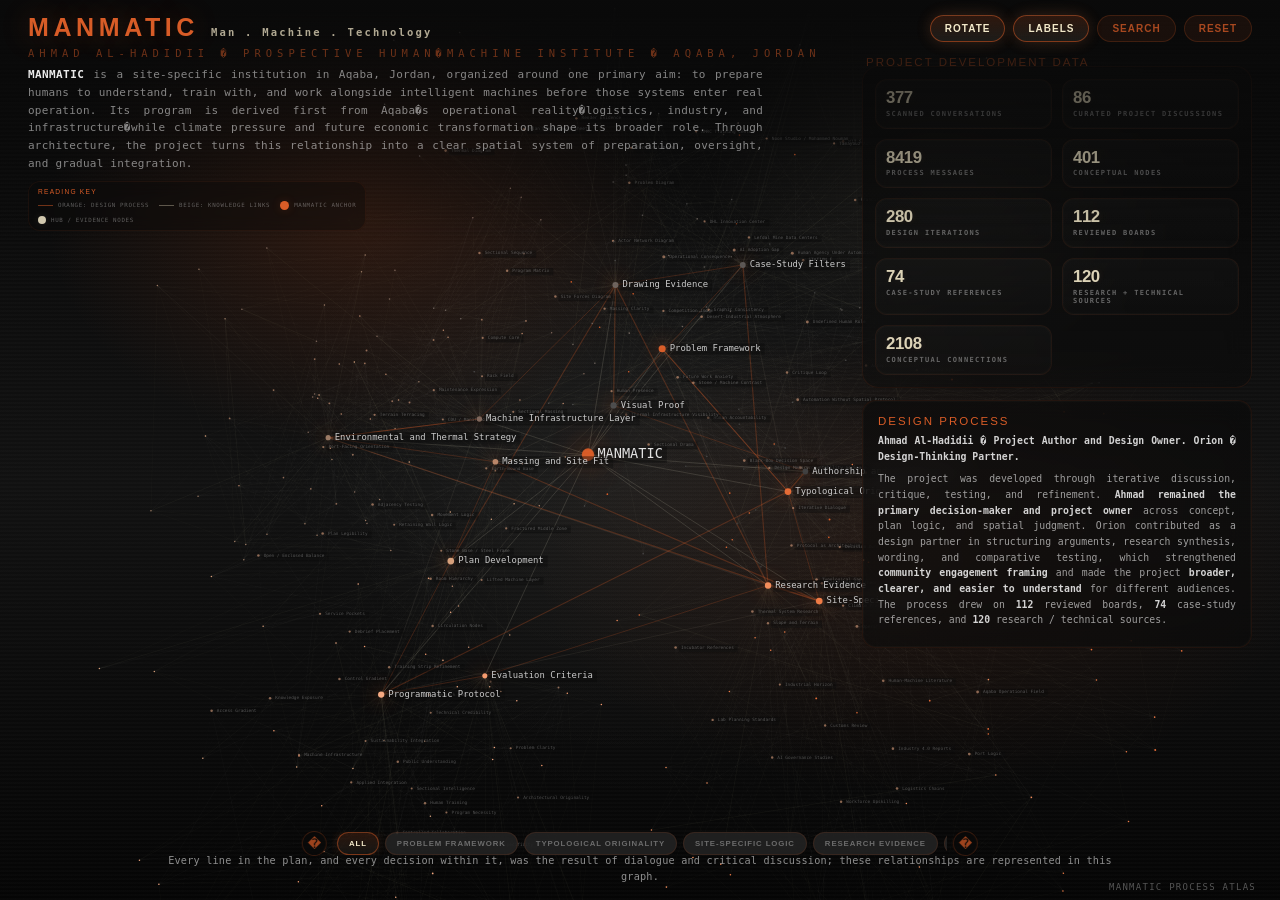
==== Index-old-color.html @ 6b5129c3 "colo" ====
<!DOCTYPE html>
<html lang="en">
<head>
<meta charset="UTF-8"><meta name="viewport" content="width=device-width, initial-scale=1.0">
<title>MANMATIC PROCESS ATLAS</title>
<link rel="stylesheet" href="./styles.css"></head>
<body><div id="bg"></div><canvas id="canvas"></canvas><div class="noise"></div><div class="scan"></div>
<div id="loading"><div class="l-brand">MANMATIC</div><div class="l-sub">MANMATIC PROCESS ATLAS</div><div class="l-bar"><div class="l-fill"></div></div><div class="l-count">377 conversations � 416 nodes � 2108 connections</div></div>
<div id="hdr"><div id="hdr-left"><div class="brand-wrap"><div class="brand">MANMATIC</div><div class="brand-mini">Man . Machine . Technology</div></div><div class="brand-sub">Ahmad Al-Hadidii � Prospective Human�Machine Institute � Aqaba, Jordan</div><div class="brand-desc"><b>MANMATIC</b> is a site-specific institution in Aqaba, Jordan, organized around one primary aim: to prepare humans to understand, train with, and work alongside intelligent machines before those systems enter real operation. Its program is derived first from Aqaba�s operational reality�logistics, industry, and infrastructure�while climate pressure and future economic transformation shape its broader role. Through architecture, the project turns this relationship into a clear spatial system of preparation, oversight, and gradual integration.</div><div id="legend"><div class="lg-title">Reading Key</div><div class="lg-item"><span class="lg-line strong"></span>orange: design process</div><div class="lg-item"><span class="lg-line soft"></span>beige: knowledge links</div><div class="lg-item"><span class="lg-dot core"></span>manmatic anchor</div><div class="lg-item"><span class="lg-dot hub"></span>hub / evidence nodes</div></div></div><div id="hdr-right"><button class="hbtn on" id="btn-rot" onclick="toggleRot()">Rotate</button><button class="hbtn on" id="btn-labels" onclick="toggleLabels()">Labels</button><button class="hbtn" onclick="toggleSrch()">Search</button><button class="hbtn" onclick="resetAll()">Reset</button></div></div>

<div id="srch"><input type="text" placeholder="Search project map..." oninput="doSearch(this.value)"/></div>
<div id="rail">
  <div class="rail-card data-card">
    <div class="rail-title">PROJECT DEVELOPMENT DATA</div>
    <div id="stats">
    <div class="st"><div class="st-n">377</div><div class="st-l">Scanned Conversations</div></div>
    <div class="st"><div class="st-n">86</div><div class="st-l">Curated Project Discussions</div></div>
    <div class="st"><div class="st-n">8419</div><div class="st-l">Process Messages</div></div>
    <div class="st"><div class="st-n">401</div><div class="st-l">Conceptual Nodes</div></div>
    <div class="st"><div class="st-n">280</div><div class="st-l">Design Iterations</div></div>
    <div class="st"><div class="st-n">112</div><div class="st-l">Reviewed Boards</div></div>
    <div class="st"><div class="st-n">74</div><div class="st-l">Case-Study References</div></div>
    <div class="st"><div class="st-n">120</div><div class="st-l">Research + Technical Sources</div></div>
    <div class="st"><div class="st-n">2108</div><div class="st-l">Conceptual Connections</div></div>
    </div>
  </div>
  <div id="method" class="rail-card"><div class="m-title">DESIGN PROCESS</div><p><b>Ahmad Al-Hadidii � Project Author and Design Owner.</b> <b>Orion � Design-Thinking Partner.</b></p><p>The project was developed through iterative discussion, critique, testing, and refinement. <b>Ahmad remained the primary decision-maker and project owner</b> across concept, plan logic, and spatial judgment. Orion contributed as a design partner in structuring arguments, research synthesis, wording, and comparative testing, which strengthened <b>community engagement framing</b> and made the project <b>broader, clearer, and easier to understand</b> for different audiences. The process drew on <b>112</b> reviewed boards, <b>74</b> case-study references, and <b>120</b> research / technical sources.</p></div>
<div id="filter-wrap"><button class="f-arrow" onclick="scrollFilters(-1)">�</button><div id="filters"></div><button class="f-arrow" onclick="scrollFilters(1)">�</button></div><div id="filter-note">Every line in the plan, and every decision within it, was the result of dialogue and critical discussion; these relationships are represented in this graph.</div><div id="mobilePanelBar"><div class="mp-title" id="mp-title"></div><button class="mp-close" type="button" aria-label="Close popup" onclick="closePanel()" ontouchend="event.stopPropagation(); closePanel();">?</button><div class="mp-tag" id="mp-tag"></div></div><div id="panel"><div class="p-head" id="p-drag-handle"><div class="p-head-main"><div class="p-title" id="p-title"></div><button class="p-close" id="p-close" type="button" aria-label="Close popup">?</button></div><div class="p-tag" id="p-tag"></div></div><div class="p-scroll" id="p-scroll"><div class="p-prev" id="p-prev"></div><div class="p-meta" id="p-meta"></div></div></div><div id="nodeModal"><div id="nodeModalHead"><div class="nm-left"><div id="nm-title"></div><div id="nm-tag"></div></div><button id="nm-close" type="button" aria-label="Close popup">?</button></div><div id="nodeModalScroll"><div id="nm-body"></div><div id="nm-meta"></div></div></div><div class="credit">MANMATIC PROCESS ATLAS</div>
<script src="./scripts-old-color.js"></script>














</body></html>
---- styles.css ----
﻿*{margin:0;padding:0;box-sizing:border-box}:root{--orange:#d85c27;--warm:#f2e8c9;--warm2:#e9dec0;--black:#2a2a2a}
html,body{width:100%;height:100%;overflow:hidden;background:#0a0a0a;color:#fff;font-family:'Roboto Mono','Inter',Consolas,monospace}
#canvas{position:fixed;inset:0;width:100vw;height:100vh;display:block}
#bg{position:fixed;inset:0;background:radial-gradient(ellipse at 28% 24%,rgba(216,92,39,.16),transparent 24%),radial-gradient(ellipse at 74% 20%,rgba(242,232,201,.08),transparent 18%),radial-gradient(ellipse at 72% 62%,rgba(216,92,39,.09),transparent 30%),radial-gradient(circle at 48% 54%,rgba(242,232,201,.028),transparent 34%),radial-gradient(circle at 50% 50%,rgba(255,255,255,.035),transparent 46%),linear-gradient(180deg,#070707 0%,#111 54%,#050505 100%);pointer-events:none}
.noise{position:fixed;inset:0;pointer-events:none;opacity:.08;mix-blend-mode:soft-light;background-image:radial-gradient(rgba(255,255,255,.5) .5px,transparent .5px);background-size:4px 4px}
.scan{position:fixed;inset:0;pointer-events:none;opacity:.04;background:repeating-linear-gradient(to bottom,transparent 0,transparent 2px,rgba(255,255,255,.9) 3px,transparent 4px)}
#loading{position:fixed;inset:0;background:#0a0a0a;display:flex;flex-direction:column;align-items:center;justify-content:center;z-index:1000;gap:18px;transition:opacity .8s}
.l-brand{font-family:'Russo One','Arial Black',sans-serif;font-size:46px;font-weight:900;letter-spacing:9px;color:#d85c27;text-shadow:0 0 70px #d85c2760;animation:pulse 2s ease-in-out infinite}
@keyframes pulse{0%,100%{text-shadow:0 0 55px #d85c2740}50%{text-shadow:0 0 110px #d85c2780}}.l-sub{font-size:10px;letter-spacing:5px;color:rgba(216,92,39,.45);text-transform:uppercase}.l-bar{width:210px;height:1px;background:rgba(216,92,39,.12);position:relative;overflow:hidden}.l-fill{position:absolute;top:0;left:0;height:100%;background:linear-gradient(90deg,transparent,#d85c27,transparent);animation:sweep 1.8s ease-in-out infinite}@keyframes sweep{0%{left:-100%;width:100%}100%{left:100%;width:100%}}.l-count{font-size:9px;letter-spacing:3px;color:rgba(255,255,255,.18);text-transform:uppercase}
#hdr{position:fixed;top:0;left:0;right:0;display:flex;align-items:flex-start;justify-content:space-between;padding:15px 28px 10px;background:linear-gradient(180deg,rgba(10,10,10,.98) 0%,rgba(10,10,10,0) 100%);z-index:100;pointer-events:none}#hdr-left{width:min(980px,calc(100vw - 545px));max-width:min(980px,calc(100vw - 545px))}
.brand-wrap{display:flex;align-items:baseline;gap:12px;flex-wrap:wrap}.brand{font-family:'Russo One','Arial Black',sans-serif;font-size:25px;font-weight:900;letter-spacing:4.6px;color:#d85c27;text-shadow:0 0 30px #d85c2755;line-height:1}.brand-mini{font-family:'Roboto Mono','Inter',Consolas,monospace;font-size:10.5px;font-weight:600;letter-spacing:2.2px;color:rgba(242,232,201,.72);text-transform:none;white-space:nowrap;text-shadow:0 0 12px rgba(242,232,201,.05)}.brand-sub{display:block;width:100%;font-size:10.5px;font-weight:400;letter-spacing:5px;color:rgba(216,92,39,.48);margin-top:7px;text-transform:uppercase;white-space:nowrap}.brand-desc{display:block;width:100%;max-width:100%;margin-top:7px;font-size:11px;line-height:1.62;letter-spacing:.24px;color:rgba(255,255,255,.50);text-align:justify;text-justify:inter-word;text-align-last:auto}.brand-desc b{color:rgba(255,255,255,.92);font-weight:800;letter-spacing:.4px}
#hdr-right{display:flex;gap:8px;align-items:center;pointer-events:all}.hbtn{background:rgba(216,92,39,.08);border:1px solid rgba(216,92,39,.2);color:rgba(216,92,39,.75);padding:7px 14px;border-radius:20px;font-size:10px;font-weight:600;letter-spacing:1px;cursor:pointer;transition:all .2s;text-transform:uppercase}.hbtn:hover,.hbtn.on{background:linear-gradient(180deg,rgba(216,92,39,.18),rgba(242,232,201,.08));border-color:rgba(216,92,39,.5);color:#f2e8c9;box-shadow:0 0 16px rgba(216,92,39,.16),0 0 20px rgba(242,232,201,.06)}
#rail{position:fixed;top:56px;right:28px;width:390px;max-height:calc(100vh - 102px);z-index:90;display:flex;flex-direction:column;gap:12px}.rail-card{width:100%;flex-shrink:0}
#stats{position:relative;display:grid;grid-template-columns:repeat(2,minmax(0,1fr));gap:10px;background:linear-gradient(180deg,rgba(10,10,10,.90),rgba(10,10,10,.42));border:1px solid rgba(216,92,39,.10);border-radius:16px;padding:12px;backdrop-filter:blur(14px)}
.st{line-height:1;min-width:0;background:linear-gradient(180deg,rgba(255,255,255,.024),rgba(255,255,255,.012));border:1px solid rgba(216,92,39,.08);border-radius:12px;padding:10px 10px 9px;box-shadow:inset 0 0 0 1px rgba(242,232,201,.015)}.st-n{font-family:'Russo One','Arial Black',sans-serif;font-size:16.8px;font-weight:800;color:rgba(242,232,201,.9);letter-spacing:-.4px;text-shadow:0 0 10px rgba(242,232,201,.10),0 0 14px rgba(216,92,39,.05)}.st-l{font-size:7px;font-weight:700;letter-spacing:1.35px;color:rgba(255,255,255,.36);margin-top:4px;text-transform:uppercase;line-height:1.12}
#filter-wrap{position:fixed;bottom:44px;left:50%;transform:translateX(-50%);z-index:110;display:flex;align-items:center;gap:6px;max-width:54vw}.f-arrow{width:25px;height:25px;border-radius:50%;border:1px solid rgba(216,92,39,.24);background:rgba(10,10,10,.78);color:rgba(216,92,39,.72);cursor:pointer;backdrop-filter:blur(10px);font-size:13px;line-height:1}.f-arrow:hover{border-color:rgba(216,92,39,.55);color:#d85c27;box-shadow:0 0 14px rgba(216,92,39,.18)}#filters{display:flex;gap:6px;overflow-x:auto;scrollbar-width:none;max-width:48vw;padding:0 4px}#filters::-webkit-scrollbar{display:none}.fpill{background:rgba(42,42,42,.70);border:1px solid rgba(216,92,39,.12);color:rgba(255,255,255,.34);padding:6px 11px;border-radius:20px;font-size:7.8px;font-weight:600;letter-spacing:.9px;cursor:pointer;transition:all .25s;white-space:nowrap;flex-shrink:0;text-transform:uppercase;backdrop-filter:blur(8px)}.fpill:hover{color:rgba(216,92,39,.9);border-color:rgba(216,92,39,.3)}.fpill.on{background:linear-gradient(180deg,rgba(216,92,39,.16),rgba(242,232,201,.06));border-color:rgba(216,92,39,.48);color:#f2e8c9;box-shadow:0 0 13px rgba(216,92,39,.12),0 0 16px rgba(242,232,201,.05)}#filter-note{position:fixed;bottom:16px;left:50%;transform:translateX(-50%);z-index:108;width:min(980px,82vw);text-align:center;font-size:10.2px;line-height:1.52;letter-spacing:.2px;color:rgba(255,255,255,.54);text-transform:none;pointer-events:none}#filter-note b{color:rgba(242,232,201,.92);font-weight:800}#legend{display:grid;grid-template-columns:repeat(3,max-content);gap:6px 10px;padding:6px 9px;margin-top:8px;border:1px solid rgba(216,92,39,.08);border-radius:12px;background:rgba(10,10,10,.36);backdrop-filter:blur(8px);width:fit-content;max-width:100%}.lg-title{grid-column:1/-1;font-family:'Russo One','Arial Black',sans-serif;font-size:6.6px;letter-spacing:1.25px;text-transform:uppercase;color:#d85c27;margin-bottom:0}.lg-item{display:flex;align-items:center;gap:5px;font-size:5.8px;letter-spacing:.65px;text-transform:uppercase;color:rgba(255,255,255,.33);white-space:nowrap}.lg-dot{width:8px;height:8px;border-radius:50%}.lg-dot.core{width:9px;height:9px;background:#d85c27;box-shadow:0 0 10px rgba(216,92,39,.20)}.lg-dot.hub{background:rgba(242,232,201,.86);box-shadow:0 0 8px rgba(242,232,201,.12)}.lg-dot.topic{width:5px;height:5px;background:rgba(255,255,255,.62)}.lg-line{width:15px;height:1px;background:rgba(242,232,201,.44)}.lg-line.strong{height:1.6px;background:rgba(216,92,39,.50)}.lg-line.soft{height:1px;background:rgba(242,232,201,.34)}
#panel{position:fixed;left:28px;bottom:94px;width:360px;height:320px;max-height:320px;background:linear-gradient(180deg,rgba(10,10,10,.95),rgba(10,10,10,.92));border:1px solid rgba(216,92,39,.16);border-radius:14px;z-index:100;display:none;backdrop-filter:blur(20px);box-shadow:0 20px 60px rgba(0,0,0,.45),0 0 24px rgba(242,232,201,.04);overflow:hidden}#panel.show{display:flex;flex-direction:column}.p-head{position:relative;z-index:3;padding:14px 18px 12px;background:linear-gradient(180deg,rgba(12,12,12,.98),rgba(12,12,12,.94));border-bottom:1px solid rgba(216,92,39,.10);border-top-left-radius:14px;border-top-right-radius:14px;flex:0 0 auto}.p-head-main{display:flex;align-items:flex-start;justify-content:space-between;gap:12px}.p-tag{font-size:9px;font-weight:800;letter-spacing:2.4px;text-transform:uppercase;color:#d85c27;margin:4px 0 0}.p-title{font-family:'Russo One','Arial Black',sans-serif;font-size:18px;font-weight:800;color:#fff;line-height:1.32;margin:0;text-shadow:0 0 16px rgba(242,232,201,.06);flex:1;min-width:0}.p-scroll{flex:1 1 auto;overflow-y:auto;overflow-x:hidden;-webkit-overflow-scrolling:touch;padding:14px 22px 20px;overscroll-behavior:contain}.p-prev{font-size:11.5px;color:rgba(255,255,255,.62);line-height:1.74;margin-bottom:14px;max-height:none;overflow:visible;padding-right:0;text-align:justify;text-justify:inter-word;text-align-last:auto}.p-meta{font-size:10px;color:rgba(242,232,201,.70);letter-spacing:1px;text-transform:uppercase;margin-top:10px;padding-bottom:4px}.p-sec{margin:0 0 11px}.p-sec:last-child{margin-bottom:0}.p-sec-h{display:block;font-size:8.6px;font-weight:800;letter-spacing:1.5px;text-transform:uppercase;color:rgba(242,232,201,.80);margin-bottom:4px}.p-sec-b{font-size:11.5px;line-height:1.7;color:rgba(255,255,255,.62)}.p-close{position:relative;flex:0 0 auto;width:24px;height:24px;border-radius:50%;background:rgba(255,255,255,.05);border:1px solid rgba(216,92,39,.14);color:rgba(255,255,255,.52);cursor:pointer;font-size:12px;display:flex;align-items:center;justify-content:center}@media (max-width:780px){#panel{left:16px;right:16px;bottom:86px;width:auto;max-height:calc(100vh - 190px)}}
#panel{position:fixed;left:28px;bottom:94px;width:360px;height:320px;max-height:320px;background:linear-gradient(180deg,rgba(10,10,10,.95),rgba(10,10,10,.92));border:1px solid rgba(216,92,39,.16);border-radius:14px;z-index:100;display:none;backdrop-filter:blur(20px);box-shadow:0 20px 60px rgba(0,0,0,.45),0 0 24px rgba(242,232,201,.04);overflow:hidden}#panel.show{display:flex;flex-direction:column}.p-head{position:relative;z-index:3;padding:14px 18px 12px;background:linear-gradient(180deg,rgba(12,12,12,.98),rgba(12,12,12,.94));border-bottom:1px solid rgba(216,92,39,.10);border-top-left-radius:14px;border-top-right-radius:14px;flex:0 0 auto}.p-head-main{display:flex;align-items:flex-start;justify-content:space-between;gap:12px}.p-tag{font-size:9px;font-weight:800;letter-spacing:2.4px;text-transform:uppercase;color:#d85c27;margin:4px 0 0}.p-title{font-family:'Russo One','Arial Black',sans-serif;font-size:18px;font-weight:800;color:#fff;line-height:1.32;margin:0;text-shadow:0 0 16px rgba(242,232,201,.06);flex:1;min-width:0}.p-scroll{flex:1 1 auto;overflow-y:auto;overflow-x:hidden;-webkit-overflow-scrolling:touch;padding:14px 22px 20px;overscroll-behavior:contain;scrollbar-width:thin;scrollbar-color:rgba(242,232,201,.56) rgba(255,255,255,.05)}.p-scroll::-webkit-scrollbar{width:10px}.p-scroll::-webkit-scrollbar-track{background:rgba(255,255,255,.05);border-radius:12px}.p-scroll::-webkit-scrollbar-thumb{background:linear-gradient(180deg,rgba(242,232,201,.78),rgba(242,232,201,.38));border-radius:12px;border:2px solid rgba(8,8,8,.72)}.p-scroll::-webkit-scrollbar-thumb:hover{background:linear-gradient(180deg,rgba(242,232,201,.9),rgba(242,232,201,.52))}.p-prev{font-size:11.5px;color:rgba(255,255,255,.62);line-height:1.74;margin-bottom:14px;max-height:none;overflow:visible;padding-right:0;text-align:justify;text-justify:inter-word;text-align-last:auto}.p-meta{font-size:10px;color:rgba(242,232,201,.70);letter-spacing:1px;text-transform:uppercase;margin-top:10px;padding-bottom:4px}.p-sec{margin:0 0 11px}.p-sec:last-child{margin-bottom:0}.p-sec-h{display:block;font-size:8.6px;font-weight:800;letter-spacing:1.5px;text-transform:uppercase;color:rgba(242,232,201,.80);margin-bottom:4px}.p-sec-b{font-size:11.5px;line-height:1.7;color:rgba(255,255,255,.62)}.p-close{position:relative;flex:0 0 auto;width:24px;height:24px;border-radius:50%;background:rgba(255,255,255,.05);border:1px solid rgba(216,92,39,.14);color:rgba(255,255,255,.52);cursor:pointer;font-size:12px;display:flex;align-items:center;justify-content:center}@media (max-width:780px){#panel{left:16px;right:16px;bottom:86px;width:auto;max-height:calc(100vh - 190px)}}
#srch{position:fixed;top:82px;left:50%;transform:translateX(-50%);z-index:140;display:none}#srch.show{display:block}#srch input{background:rgba(10,10,10,.95);border:1px solid rgba(216,92,39,.35);border-radius:24px;padding:11px 22px;color:#fff;font-size:12px;width:310px;outline:none;letter-spacing:1px;box-shadow:0 0 20px rgba(216,92,39,.1)}
#method{position:relative;width:100%;background:linear-gradient(180deg,rgba(10,10,10,.66),rgba(10,10,10,.58));border:1px solid rgba(216,92,39,.10);border-radius:14px;padding:14px 15px 12px;backdrop-filter:blur(12px);overflow:hidden;box-shadow:inset 0 0 0 1px rgba(242,232,201,.018)}#method .m-title{font-family:'Russo One','Arial Black',sans-serif;color:#d85c27;font-size:11.5px;letter-spacing:2px;text-transform:uppercase;margin:8px 0 6px}#method .m-title:first-child{margin-top:0}#method p{font-size:9.8px;line-height:1.6;color:rgba(255,255,255,.60);margin-bottom:7px;text-align:justify;text-justify:inter-word;text-align-last:auto}#method b{color:rgba(255,255,255,.82);font-weight:700}.rail-title{font-family:'Russo One','Arial Black',sans-serif;color:#d85c27;font-size:11.5px;letter-spacing:2px;text-transform:uppercase;margin:0 0 -2px 4px;opacity:.9}.credit{position:fixed;bottom:8px;right:24px;z-index:5;color:#555;font-size:9px;pointer-events:none;letter-spacing:.14em;text-transform:uppercase}


/* Responsive portrait + small-screen tuning */
@media (max-width: 900px), (max-height: 660px){
  html,body{overflow:hidden;touch-action:none}
  #hdr{padding:10px 12px 8px;background:linear-gradient(180deg,rgba(10,10,10,.97) 0%,rgba(10,10,10,.62) 70%,rgba(10,10,10,0) 100%)}
  #hdr-left{width:calc(100vw - 146px);max-width:calc(100vw - 146px)}
  .brand{font-size:18px;letter-spacing:3px}.brand-mini{font-size:7px;letter-spacing:1.2px}.brand-sub{font-size:6.8px;letter-spacing:2.1px;margin-top:5px;white-space:normal;line-height:1.25}.brand-desc{font-size:7.2px;line-height:1.38;margin-top:5px;max-height:32px;overflow:hidden;color:rgba(255,255,255,.36)}
  #legend{display:none}
  #hdr-right{position:fixed;top:8px;right:8px;display:grid;grid-template-columns:repeat(2,auto);gap:4px}.hbtn{font-size:7.2px;letter-spacing:.55px;padding:5px 8px;border-radius:14px}
  #rail{top:auto;left:10px;right:10px;bottom:58px;width:auto;max-height:155px;gap:8px;pointer-events:auto;display:flex;flex-direction:row;overflow-x:auto;overflow-y:hidden;scroll-snap-type:x mandatory;scrollbar-width:none;-webkit-overflow-scrolling:touch;padding:0 0 2px}
  #rail::-webkit-scrollbar{display:none}.rail-card{scroll-snap-align:start;width:min(84vw,430px);flex:0 0 min(84vw,430px)}.data-card{background:linear-gradient(180deg,rgba(10,10,10,.62),rgba(10,10,10,.34));border:1px solid rgba(216,92,39,.11);border-radius:14px;padding:7px 7px 8px;backdrop-filter:blur(12px)}.rail-title{display:block;font-size:8px;letter-spacing:1.45px;margin:0 0 6px 2px;white-space:nowrap;color:#d85c27;text-shadow:0 0 12px rgba(216,92,39,.18)}.data-card:after{content:"SWIPE -> DESIGN PROCESS";display:block;margin:6px 2px 0;font-size:5.7px;letter-spacing:1px;color:rgba(242,232,201,.42);text-align:right}#method{display:block;max-height:145px;overflow:auto;padding:10px 11px 9px;border-radius:14px;background:linear-gradient(180deg,rgba(10,10,10,.70),rgba(10,10,10,.50));border-color:rgba(216,92,39,.13)}#method .m-title{font-size:8.2px;letter-spacing:1.45px;margin-bottom:5px}#method p{font-size:6.9px;line-height:1.38;margin-bottom:5px;color:rgba(255,255,255,.48)}
  #stats{grid-template-columns:repeat(3,minmax(0,1fr));gap:5px;padding:0;border:none;border-radius:0;background:transparent;backdrop-filter:none}.st{padding:6px 5px 5px;border-radius:8px}.st-n{font-size:11px;letter-spacing:-.2px}.st-l{font-size:5.3px;letter-spacing:.55px;line-height:1.05;margin-top:3px}
  #filter-wrap{bottom:10px;left:8px;right:8px;transform:none;max-width:none;width:auto;gap:4px}.f-arrow{width:23px;height:23px;font-size:12px;flex:0 0 auto}#filters{max-width:none;flex:1}.fpill{font-size:6.6px;letter-spacing:.55px;padding:5px 9px}
  #filter-note{display:none}.credit{display:none}
  #srch{top:62px;width:calc(100vw - 24px)}#srch input{width:100%;font-size:10px;padding:9px 14px}
  #panel{left:10px;right:10px;bottom:58px;width:auto;max-height:min(56vh,430px);padding:16px;border-radius:13px}.p-title{font-size:15px}.p-prev{font-size:9.2px;line-height:1.55}.p-sec-b{font-size:9.2px;line-height:1.55}.p-meta{font-size:7.6px}.p-tag{font-size:7px;letter-spacing:2px}
  #loading .l-brand,.l-brand{font-size:30px;letter-spacing:5px}.l-sub{font-size:8px}.l-count{font-size:7px;max-width:80vw;text-align:center;line-height:1.4}
}
@media (max-width: 520px) and (orientation: portrait){
  #hdr{padding:9px 10px 24px}#hdr-left{width:calc(100vw - 128px);max-width:calc(100vw - 128px)}.brand{font-size:16px;letter-spacing:2.4px}.brand-mini{display:none}.brand-sub{font-size:6.1px;letter-spacing:1.4px}.brand-desc{display:none}
  #hdr-right{top:7px;right:7px}.hbtn{font-size:6.6px;padding:4px 7px}
  #rail{bottom:54px;left:8px;right:8px;max-height:158px}.rail-card{width:86vw;flex-basis:86vw}.data-card{padding:7px 7px 8px}.rail-title{font-size:7.4px;letter-spacing:1.05px;margin-bottom:6px}#method{max-height:148px;padding:10px 10px 9px}#method .m-title{font-size:7.5px}#method p{font-size:6.6px;line-height:1.34}#stats{grid-template-columns:repeat(3,minmax(0,1fr));gap:4px;padding:0}.st{padding:5px 4px}.st-n{font-size:10px}.st-l{font-size:4.9px;letter-spacing:.38px}
  #panel{bottom:54px;max-height:58vh;padding:14px}.p-close{top:10px;right:10px}.p-title{font-size:14px}.p-sec-h{font-size:6.5px}.p-sec-b{font-size:8.7px}
  .fpill{font-size:6px;padding:5px 8px}.f-arrow{width:21px;height:21px}
}
@media (max-height: 560px){
  #rail{display:none}.brand-desc{display:none}.brand-sub{display:none}#filter-wrap{bottom:8px}#panel{max-height:calc(100vh - 92px)}
}





/* v7 FINAL: fixed outer popup + always-visible header + inner scroll only */
@media (max-width: 700px) and (orientation: portrait){
  body.panel-open #hdr{opacity:.92!important;pointer-events:none!important}
  body.panel-open #rail{display:flex!important}
  body.panel-open #filter-wrap{display:flex!important}
  body.panel-open #filter-note{display:block!important}

  #panel.show{
    display:flex!important;
    flex-direction:column!important;
    position:fixed!important;
    z-index:999999!important;
    left:12px!important;
    right:12px!important;
    top:auto!important;
    bottom:calc(92px + env(safe-area-inset-bottom,0px))!important;
    width:auto!important;
    height:auto!important;
    max-height:min(42dvh,330px)!important;
    min-height:150px!important;
    padding:0!important;
    overflow:hidden!important;
    border-radius:18px!important;
    background:rgba(8,8,8,.96)!important;
    border:1px solid rgba(216,92,39,.24)!important;
    backdrop-filter:blur(18px)!important;
    -webkit-backdrop-filter:blur(18px)!important;
    box-shadow:0 18px 55px rgba(0,0,0,.68),0 0 22px rgba(216,92,39,.10)!important;
    transition:transform .2s ease,max-height .2s ease!important;
    touch-action:auto!important;
  }
  #panel.show.sheet-expanded{max-height:min(70dvh,590px)!important}
  #panel.show.dragging{transition:none!important}

  #panel.show .p-head{
    position:relative!important;
    display:block!important;
    flex:0 0 auto!important;
    top:auto!important;
    left:auto!important;
    right:auto!important;
    bottom:auto!important;
    margin:0!important;
    padding:11px 12px 10px!important;
    min-height:50px!important;
    background:linear-gradient(180deg,rgba(13,13,13,.995),rgba(13,13,13,.965))!important;
    border-bottom:1px solid rgba(216,92,39,.16)!important;
    border-radius:18px 18px 0 0!important;
    z-index:1000000!important;
    overflow:hidden!important;
    touch-action:none!important;
    -webkit-user-select:none!important;
    user-select:none!important;
  }
  #panel.show .p-head-main{
    display:flex!important;
    align-items:flex-start!important;
    justify-content:space-between!important;
    gap:10px!important;
    width:100%!important;
  }
  #panel.show .p-title{
    display:block!important;
    position:relative!important;
    flex:1 1 auto!important;
    min-width:0!important;
    margin:0!important;
    padding:0!important;
    color:#f2e8c9!important;
    font-family:'Russo One','Arial Black',sans-serif!important;
    font-size:13px!important;
    line-height:1.22!important;
    letter-spacing:.35px!important;
    white-space:normal!important;
    overflow-wrap:anywhere!important;
    text-shadow:0 0 14px rgba(242,232,201,.08)!important;
  }
  #panel.show .p-close{
    display:flex!important;
    position:relative!important;
    flex:0 0 32px!important;
    width:32px!important;
    height:32px!important;
    min-width:32px!important;
    min-height:32px!important;
    top:auto!important;
    right:auto!important;
    left:auto!important;
    bottom:auto!important;
    margin:0!important;
    padding:0!important;
    float:none!important;
    border-radius:50%!important;
    align-items:center!important;
    justify-content:center!important;
    background:rgba(216,92,39,.22)!important;
    border:1px solid rgba(216,92,39,.55)!important;
    color:#f2e8c9!important;
    font-size:17px!important;
    line-height:1!important;
    z-index:1000001!important;
    pointer-events:auto!important;
    touch-action:manipulation!important;
    -webkit-tap-highlight-color:transparent!important;
  }
  #panel.show .p-tag{
    display:block!important;
    margin:5px 38px 0 0!important;
    padding:0!important;
    color:#d85c27!important;
    font-size:6.7px!important;
    line-height:1.25!important;
    letter-spacing:1.55px!important;
    text-transform:uppercase!important;
  }
  #panel.show .p-scroll{
    display:block!important;
    flex:1 1 auto!important;
    min-height:0!important;
    padding:11px 13px 13px!important;
    overflow-y:auto!important;
    overflow-x:hidden!important;
    -webkit-overflow-scrolling:touch!important;
    overscroll-behavior:contain!important;
    touch-action:pan-y!important;
    background:rgba(0,0,0,.12)!important;
  }
  #panel.show .p-prev{font-size:9.2px!important;line-height:1.58!important;margin:0 0 10px!important;padding:0!important;color:rgba(255,255,255,.62)!important}
  #panel.show .p-sec{margin:0 0 12px!important}
  #panel.show .p-sec-h{font-size:6.5px!important;line-height:1.3!important;letter-spacing:1.35px!important;margin-bottom:5px!important;color:rgba(242,232,201,.80)!important}
  #panel.show .p-sec-b{font-size:9.1px!important;line-height:1.58!important;color:rgba(255,255,255,.62)!important}
  #panel.show .p-meta{font-size:7.3px!important;line-height:1.4!important;margin:8px 0 0!important;padding:0 0 4px!important;color:rgba(242,232,201,.66)!important}
}



/* v8 HARD FIX: separate fixed mobile header outside the scroll body */
#mobilePanelBar{display:none}
@media (max-width:700px) and (orientation:portrait){
  :root{--popup-bottom:calc(84px + env(safe-area-inset-bottom,0px));--popup-body-h:clamp(210px,34dvh,285px)}
  body.panel-open #rail{display:flex!important}
  body.panel-open #filter-wrap{display:flex!important}
  body.panel-open #filter-note{display:block!important}

  body.panel-open #mobilePanelBar{
    display:block!important;
    position:fixed!important;
    left:12px!important;
    right:12px!important;
    bottom:calc(var(--popup-bottom) + var(--popup-body-h))!important;
    height:64px!important;
    min-height:64px!important;
    z-index:2147483647!important;
    padding:11px 46px 8px 12px!important;
    background:linear-gradient(180deg,rgba(12,12,12,.995),rgba(12,12,12,.965))!important;
    border:1px solid rgba(216,92,39,.30)!important;
    border-bottom:0!important;
    border-radius:18px 18px 0 0!important;
    box-shadow:0 -8px 32px rgba(0,0,0,.55),0 0 20px rgba(216,92,39,.08)!important;
    box-sizing:border-box!important;
    pointer-events:auto!important;
    -webkit-transform:translateZ(0)!important;
    transform:translateZ(0)!important;
  }
  body.panel-open #mobilePanelBar .mp-title{
    font-family:'Russo One','Arial Black',sans-serif!important;
    color:#f2e8c9!important;
    font-size:13px!important;
    line-height:1.18!important;
    letter-spacing:.35px!important;
    white-space:nowrap!important;
    overflow:hidden!important;
    text-overflow:ellipsis!important;
    max-width:100%!important;
  }
  body.panel-open #mobilePanelBar .mp-tag{
    margin-top:6px!important;
    color:#d85c27!important;
    font-size:6.7px!important;
    line-height:1.2!important;
    letter-spacing:1.45px!important;
    text-transform:uppercase!important;
    white-space:nowrap!important;
    overflow:hidden!important;
    text-overflow:ellipsis!important;
  }
  body.panel-open #mobilePanelBar .mp-close{
    position:absolute!important;
    top:10px!important;
    right:10px!important;
    width:34px!important;
    height:34px!important;
    min-width:34px!important;
    min-height:34px!important;
    border-radius:50%!important;
    display:flex!important;
    align-items:center!important;
    justify-content:center!important;
    border:1px solid rgba(216,92,39,.58)!important;
    background:rgba(216,92,39,.24)!important;
    color:#f2e8c9!important;
    font-size:18px!important;
    line-height:1!important;
    z-index:2147483647!important;
    pointer-events:auto!important;
    touch-action:manipulation!important;
    -webkit-tap-highlight-color:transparent!important;
  }

  #panel.show{
    display:block!important;
    position:fixed!important;
    left:12px!important;
    right:12px!important;
    top:auto!important;
    bottom:var(--popup-bottom)!important;
    height:var(--popup-body-h)!important;
    max-height:var(--popup-body-h)!important;
    min-height:0!important;
    z-index:2147483646!important;
    padding:0!important;
    overflow:hidden!important;
    border-radius:0 0 18px 18px!important;
    border:1px solid rgba(216,92,39,.30)!important;
    border-top:0!important;
    background:rgba(8,8,8,.96)!important;
    backdrop-filter:blur(18px)!important;
    -webkit-backdrop-filter:blur(18px)!important;
    box-shadow:0 18px 55px rgba(0,0,0,.68),0 0 22px rgba(216,92,39,.10)!important;
    transform:none!important;
  }
  #panel.show .p-head{display:none!important}
  #panel.show .p-scroll{
    display:block!important;
    position:absolute!important;
    inset:0!important;
    width:100%!important;
    height:100%!important;
    min-height:0!important;
    box-sizing:border-box!important;
    padding:13px 14px 14px!important;
    overflow-y:scroll!important;
    overflow-x:hidden!important;
    -webkit-overflow-scrolling:touch!important;
    overscroll-behavior:contain!important;
    touch-action:pan-y!important;
    background:rgba(0,0,0,.10)!important;
  }
  #panel.show .p-prev{font-size:9.2px!important;line-height:1.58!important;margin:0 0 10px!important;color:rgba(255,255,255,.64)!important}
  #panel.show .p-sec{margin:0 0 12px!important}
  #panel.show .p-sec-h{font-size:6.5px!important;line-height:1.3!important;letter-spacing:1.35px!important;margin-bottom:5px!important;color:rgba(242,232,201,.82)!important}
  #panel.show .p-sec-b{font-size:9.1px!important;line-height:1.58!important;color:rgba(255,255,255,.64)!important}
  #panel.show .p-meta{font-size:7.3px!important;line-height:1.4!important;margin:8px 0 0!important;padding:0 0 4px!important;color:rgba(242,232,201,.66)!important}
}



/* v9 HARD FIX: one fixed popup, fixed header, manually controlled inner scroll */
@media (max-width: 700px) and (orientation: portrait){
  #mobilePanelBar{display:none!important}
  body.panel-open #rail{display:flex!important}
  body.panel-open #filter-wrap{display:flex!important}
  body.panel-open #filter-note{display:block!important}
  #panel.show{
    display:flex!important;
    flex-direction:column!important;
    position:fixed!important;
    left:12px!important;
    right:12px!important;
    top:auto!important;
    bottom:calc(92px + env(safe-area-inset-bottom,0px))!important;
    width:auto!important;
    height:min(42svh,330px)!important;
    max-height:min(42svh,330px)!important;
    min-height:210px!important;
    padding:0!important;
    margin:0!important;
    overflow:hidden!important;
    border-radius:18px!important;
    border:1px solid rgba(216,92,39,.34)!important;
    background:rgba(8,8,8,.97)!important;
    backdrop-filter:blur(18px)!important;
    -webkit-backdrop-filter:blur(18px)!important;
    box-shadow:0 18px 55px rgba(0,0,0,.70),0 0 24px rgba(216,92,39,.12)!important;
    z-index:2147483646!important;
    transform:none!important;
  }
  #panel.show.sheet-expanded{
    height:min(62svh,520px)!important;
    max-height:min(62svh,520px)!important;
  }
  #panel.show .p-head{
    display:block!important;
    position:relative!important;
    flex:0 0 auto!important;
    top:auto!important;
    left:auto!important;
    right:auto!important;
    bottom:auto!important;
    margin:0!important;
    padding:12px 12px 10px!important;
    background:linear-gradient(180deg,rgba(13,13,13,.99),rgba(9,9,9,.96))!important;
    border-bottom:1px solid rgba(216,92,39,.18)!important;
    border-radius:18px 18px 0 0!important;
    z-index:2147483647!important;
    touch-action:manipulation!important;
  }
  #panel.show .p-head-main{display:flex!important;align-items:flex-start!important;justify-content:space-between!important;gap:10px!important}
  #panel.show .p-title{
    display:block!important;
    font-size:13px!important;
    line-height:1.25!important;
    margin:0!important;
    padding:0!important;
    color:#fff!important;
    flex:1 1 auto!important;
    min-width:0!important;
    max-width:calc(100% - 42px)!important;
    overflow:hidden!important;
    text-overflow:ellipsis!important;
  }
  #panel.show .p-tag{
    display:block!important;
    font-size:6.8px!important;
    line-height:1.25!important;
    letter-spacing:1.5px!important;
    margin:6px 42px 0 0!important;
    color:#d85c27!important;
  }
  #panel.show .p-close,
  #p-close{
    position:relative!important;
    display:flex!important;
    align-items:center!important;
    justify-content:center!important;
    flex:0 0 32px!important;
    width:32px!important;
    height:32px!important;
    min-width:32px!important;
    min-height:32px!important;
    margin:0!important;
    padding:0!important;
    border-radius:50%!important;
    border:1px solid rgba(216,92,39,.62)!important;
    background:rgba(216,92,39,.26)!important;
    color:#f2e8c9!important;
    font-size:18px!important;
    line-height:1!important;
    z-index:2147483647!important;
    pointer-events:auto!important;
    touch-action:manipulation!important;
    -webkit-tap-highlight-color:transparent!important;
  }
  #panel.show .p-scroll{
    display:block!important;
    position:relative!important;
    flex:1 1 auto!important;
    inset:auto!important;
    width:100%!important;
    height:auto!important;
    min-height:0!important;
    max-height:none!important;
    box-sizing:border-box!important;
    padding:12px 14px 14px!important;
    overflow-y:auto!important;
    overflow-x:hidden!important;
    -webkit-overflow-scrolling:auto!important;
    overscroll-behavior:contain!important;
    touch-action:none!important;
    background:rgba(0,0,0,.06)!important;
  }
  #panel.show .p-prev{font-size:9.2px!important;line-height:1.58!important;margin:0 0 10px!important;padding:0!important;color:rgba(255,255,255,.66)!important}
  #panel.show .p-sec{margin:0 0 12px!important}
  #panel.show .p-sec-h{font-size:6.5px!important;line-height:1.3!important;letter-spacing:1.35px!important;margin-bottom:5px!important;color:rgba(242,232,201,.82)!important}
  #panel.show .p-sec-b{font-size:9.1px!important;line-height:1.58!important;color:rgba(255,255,255,.66)!important}
  #panel.show .p-meta{font-size:7.3px!important;line-height:1.4!important;margin:8px 0 0!important;padding:0 0 4px!important;color:rgba(242,232,201,.68)!important}
}



/* v10 final override: reliable mobile popup + visible header */
#mobilePanelBar{display:none!important}
@media (max-width:700px) and (orientation:portrait){
  body.panel-open #rail{display:flex!important; opacity:.92!important; pointer-events:auto!important}
  body.panel-open #filter-wrap{display:flex!important}
  body.panel-open #filter-note{display:block!important}
  #mobilePanelBar{display:none!important}
  #panel.show{
    display:flex!important;
    flex-direction:column!important;
    position:fixed!important;
    left:10px!important;
    right:10px!important;
    top:auto!important;
    bottom:calc(86px + env(safe-area-inset-bottom,0px))!important;
    height:min(42dvh,340px)!important;
    min-height:230px!important;
    max-height:none!important;
    width:auto!important;
    padding:0!important;
    margin:0!important;
    overflow:hidden!important;
    z-index:2147483000!important;
    border-radius:18px!important;
    background:linear-gradient(180deg,rgba(8,8,8,.98),rgba(10,10,10,.94))!important;
    border:1px solid rgba(216,92,39,.24)!important;
    box-shadow:0 20px 60px rgba(0,0,0,.72),0 0 28px rgba(216,92,39,.12)!important;
    transform:none;
  }
  #panel.show.sheet-expanded{height:min(68dvh,590px)!important;min-height:360px!important}
  #panel.show.dragging{transition:none!important}
  #panel.show .p-head,
  #panel.show #p-drag-handle{
    display:block!important;
    visibility:visible!important;
    opacity:1!important;
    position:relative!important;
    flex:0 0 auto!important;
    height:auto!important;
    min-height:58px!important;
    width:100%!important;
    padding:11px 12px 9px!important;
    margin:0!important;
    top:auto!important;
    left:auto!important;
    right:auto!important;
    bottom:auto!important;
    transform:none!important;
    z-index:2147483001!important;
    background:linear-gradient(180deg,rgba(15,15,15,1),rgba(12,12,12,.96))!important;
    border-bottom:1px solid rgba(216,92,39,.22)!important;
    border-radius:18px 18px 0 0!important;
    touch-action:none!important;
  }
  #panel.show .p-head-main{
    display:flex!important;
    align-items:flex-start!important;
    justify-content:space-between!important;
    gap:10px!important;
    width:100%!important;
  }
  #panel.show .p-title{
    display:block!important;
    visibility:visible!important;
    opacity:1!important;
    flex:1 1 auto!important;
    min-width:0!important;
    margin:0!important;
    padding:0!important;
    color:#fff!important;
    font-size:13.2px!important;
    line-height:1.22!important;
    max-height:34px!important;
    overflow:hidden!important;
  }
  #panel.show .p-tag{
    display:block!important;
    visibility:visible!important;
    opacity:1!important;
    margin:5px 38px 0 0!important;
    padding:0!important;
    color:#d85c27!important;
    font-size:6.7px!important;
    line-height:1.15!important;
    letter-spacing:1.45px!important;
    white-space:nowrap!important;
    overflow:hidden!important;
    text-overflow:ellipsis!important;
  }
  #panel.show .p-close,
  #panel.show #p-close{
    display:flex!important;
    visibility:visible!important;
    opacity:1!important;
    position:relative!important;
    flex:0 0 31px!important;
    width:31px!important;
    height:31px!important;
    min-width:31px!important;
    min-height:31px!important;
    margin:0!important;
    padding:0!important;
    top:auto!important;
    right:auto!important;
    border-radius:50%!important;
    align-items:center!important;
    justify-content:center!important;
    color:#f2e8c9!important;
    background:rgba(216,92,39,.24)!important;
    border:1px solid rgba(216,92,39,.56)!important;
    font-size:16px!important;
    line-height:1!important;
    z-index:2147483002!important;
    pointer-events:auto!important;
    touch-action:manipulation!important;
  }
  #panel.show .p-scroll,
  #panel.show #p-scroll{
    display:block!important;
    flex:1 1 auto!important;
    min-height:0!important;
    height:auto!important;
    max-height:none!important;
    overflow-y:auto!important;
    overflow-x:hidden!important;
    -webkit-overflow-scrolling:touch!important;
    touch-action:pan-y!important;
    padding:12px 13px 14px!important;
    margin:0!important;
    background:rgba(255,255,255,.018)!important;
    overscroll-behavior:contain!important;
  }
  #panel.show .p-prev{font-size:9.25px!important;line-height:1.58!important;color:rgba(255,255,255,.66)!important;margin:0 0 10px!important;padding:0!important}
  #panel.show .p-sec{margin:0 0 12px!important}
  #panel.show .p-sec-h{font-size:6.5px!important;line-height:1.3!important;letter-spacing:1.35px!important;margin-bottom:5px!important;color:rgba(242,232,201,.83)!important}
  #panel.show .p-sec-b{font-size:9.1px!important;line-height:1.58!important;color:rgba(255,255,255,.66)!important}
  #panel.show .p-meta{font-size:7.3px!important;line-height:1.4!important;margin:8px 0 0!important;padding:0 0 4px!important;color:rgba(242,232,201,.68)!important}
  #mobileZoom{display:flex!important}
}
#mobileZoom{display:none;position:fixed;right:12px;bottom:calc(16px + env(safe-area-inset-bottom,0px));z-index:2147482000;gap:7px;pointer-events:auto}
#mobileZoom button{width:34px;height:34px;border-radius:50%;border:1px solid rgba(216,92,39,.42);background:rgba(10,10,10,.82);color:#f2e8c9;font-size:19px;line-height:1;box-shadow:0 8px 26px rgba(0,0,0,.35)}


/* v11 real fix: independent mobile modal, no old popup CSS, no zoom buttons */
#nodeModal{display:none}
@media (max-width:700px) and (orientation:portrait){
  #mobileZoom{display:none!important;visibility:hidden!important;pointer-events:none!important}
  body.node-modal-open #rail{display:flex!important;opacity:.92!important}
  body.node-modal-open #filter-wrap{display:flex!important}
  body.node-modal-open #filter-note{display:block!important}
  body.node-modal-open #panel,
  body.node-modal-open #mobilePanelBar{display:none!important;visibility:hidden!important;pointer-events:none!important}
  body.node-modal-open #nodeModal{
    display:flex!important;
    flex-direction:column!important;
    position:fixed!important;
    left:10px!important;
    right:10px!important;
    bottom:calc(84px + env(safe-area-inset-bottom,0px))!important;
    height:250px!important;
    min-height:250px!important;
    max-height:250px!important;
    z-index:2147483647!important;
    border-radius:18px!important;
    overflow:hidden!important;
    background:linear-gradient(180deg,rgba(8,8,8,.98),rgba(10,10,10,.95))!important;
    border:1px solid rgba(216,92,39,.28)!important;
    box-shadow:0 18px 55px rgba(0,0,0,.72),0 0 26px rgba(216,92,39,.12)!important;
    transform:translateZ(0)!important;
    -webkit-transform:translateZ(0)!important;
    pointer-events:auto!important;
  }
  body.node-modal-open #nodeModal.nm-expanded{
    height:250px!important;
    min-height:250px!important;
    max-height:250px!important;
  }
  #nodeModalHead{
    display:flex!important;
    flex:0 0 auto!important;
    align-items:flex-start!important;
    justify-content:space-between!important;
    gap:10px!important;
    min-height:58px!important;
    padding:11px 12px 9px!important;
    background:linear-gradient(180deg,rgba(15,15,15,1),rgba(12,12,12,.97))!important;
    border-bottom:1px solid rgba(216,92,39,.22)!important;
    box-sizing:border-box!important;
    touch-action:none!important;
  }
  #nodeModal .nm-left{flex:1 1 auto!important;min-width:0!important}
  #nm-title{
    display:block!important;
    visibility:visible!important;
    color:#f2e8c9!important;
    font-family:'Russo One','Arial Black',sans-serif!important;
    font-size:13.4px!important;
    line-height:1.22!important;
    letter-spacing:.25px!important;
    max-height:34px!important;
    overflow:hidden!important;
  }
  #nm-tag{
    display:block!important;
    visibility:visible!important;
    margin-top:5px!important;
    color:#d85c27!important;
    font-size:6.8px!important;
    line-height:1.15!important;
    letter-spacing:1.45px!important;
    text-transform:uppercase!important;
    white-space:nowrap!important;
    overflow:hidden!important;
    text-overflow:ellipsis!important;
  }
  #nm-close{
    display:flex!important;
    flex:0 0 31px!important;
    width:31px!important;
    height:31px!important;
    min-width:31px!important;
    min-height:31px!important;
    margin:0!important;
    padding:0!important;
    align-items:center!important;
    justify-content:center!important;
    border-radius:50%!important;
    color:#f2e8c9!important;
    background:rgba(216,92,39,.24)!important;
    border:1px solid rgba(216,92,39,.58)!important;
    font-size:16px!important;
    line-height:1!important;
    pointer-events:auto!important;
    touch-action:manipulation!important;
  }
  #nodeModalScroll{
    flex:1 1 auto!important;
    min-height:0!important;
    overflow-y:auto!important;
    overflow-x:hidden!important;
    -webkit-overflow-scrolling:touch!important;
    overscroll-behavior:contain!important;
    touch-action:pan-y!important;
    padding:11px 13px 13px!important;
    box-sizing:border-box!important;
    background:rgba(255,255,255,.018)!important;
    scrollbar-width:thin!important;
    scrollbar-color:rgba(242,232,201,.56) rgba(255,255,255,.05)!important;
  }
  #nodeModalScroll::-webkit-scrollbar{width:10px}
  #nodeModalScroll::-webkit-scrollbar-track{background:rgba(255,255,255,.05);border-radius:12px}
  #nodeModalScroll::-webkit-scrollbar-thumb{background:linear-gradient(180deg,rgba(242,232,201,.78),rgba(242,232,201,.38));border-radius:12px;border:2px solid rgba(8,8,8,.72)}
  #nodeModalScroll::-webkit-scrollbar-thumb:hover{background:linear-gradient(180deg,rgba(242,232,201,.9),rgba(242,232,201,.52))}
  #nm-body{font-size:9.2px!important;line-height:1.58!important;color:rgba(255,255,255,.66)!important;text-align:justify!important}
  #nm-body .p-sec{margin:0 0 12px!important}
  #nm-body .p-sec-h{display:block!important;font-size:6.5px!important;line-height:1.3!important;letter-spacing:1.35px!important;margin-bottom:5px!important;color:rgba(242,232,201,.83)!important;text-transform:uppercase!important}
  #nm-body .p-sec-b{font-size:9.15px!important;line-height:1.58!important;color:rgba(255,255,255,.66)!important}
  #nm-meta{font-size:7.3px!important;line-height:1.4!important;margin:8px 0 0!important;padding:0 0 4px!important;color:rgba(242,232,201,.68)!important;letter-spacing:1px!important;text-transform:uppercase!important}
}

/* v14 Device Stability Patch */
html,body{height:100dvh;min-height:100dvh}
#canvas{height:100dvh}
@supports not (height: 100dvh){
  html,body{height:100vh;min-height:100vh}
  #canvas{height:100vh}
}
#panel,#nodeModal{max-width:calc(100vw - 16px)}

@media (max-width:1024px){
  #hdr{padding:12px 12px 8px!important}
  #hdr-left{width:min(100%,calc(100vw - 158px))!important;max-width:min(100%,calc(100vw - 158px))!important}
  #hdr-right{top:8px;right:8px;gap:5px}
  .hbtn{font-size:9px;letter-spacing:.6px;padding:6px 9px}
}

@media (max-width:900px) and (pointer:coarse), (max-height:700px) and (pointer:coarse){
  html,body{touch-action:manipulation!important}
  #rail{bottom:64px!important;max-height:32svh!important}
  #filter-wrap{left:max(8px,env(safe-area-inset-left,0px))!important;right:max(8px,env(safe-area-inset-right,0px))!important;bottom:calc(10px + env(safe-area-inset-bottom,0px))!important;width:auto!important;max-width:none!important;transform:none!important}
  #filters{max-width:none!important;flex:1 1 auto!important}
  #filter-note{display:block!important;left:max(10px,env(safe-area-inset-left,0px))!important;right:max(10px,env(safe-area-inset-right,0px))!important;width:auto!important;bottom:calc(42px + env(safe-area-inset-bottom,0px))!important;transform:none!important;font-size:11px!important;line-height:1.4!important}
  .data-card:after{content:"SWIPE -> DESIGN PROCESS"!important;font-size:8px!important;letter-spacing:.8px!important}

  body.node-modal-open #nodeModal{left:max(8px,env(safe-area-inset-left,0px))!important;right:max(8px,env(safe-area-inset-right,0px))!important;bottom:calc(76px + env(safe-area-inset-bottom,0px))!important;height:clamp(300px,58dvh,640px)!important;min-height:300px!important;max-height:640px!important}
  body.node-modal-open #nodeModal.nm-expanded{height:clamp(360px,72dvh,760px)!important;min-height:360px!important;max-height:760px!important}

  #nodeModalHead{min-height:56px!important;padding:10px 12px 8px!important}
  #nm-title{font-size:clamp(13px,3.8vw,16px)!important;line-height:1.25!important;max-height:none!important}
  #nm-tag{font-size:clamp(9px,2.6vw,11px)!important;letter-spacing:1px!important}
  #nodeModalScroll{padding:10px 12px 14px!important}
  #nm-body{font-size:clamp(12px,3.2vw,14px)!important;line-height:1.6!important}
  #nm-body .p-sec-h{font-size:clamp(9px,2.3vw,10.5px)!important;letter-spacing:1px!important}
  #nm-body .p-sec-b{font-size:clamp(12px,3.2vw,14px)!important;line-height:1.6!important}
  #nm-meta{font-size:clamp(10px,2.8vw,11.5px)!important;line-height:1.45!important}
}

@media (max-height:500px) and (orientation:landscape){
  #hdr{padding:8px 10px 6px!important}
  #rail{display:none!important}
  #filter-note{display:none!important}
  #srch{top:54px!important}
}
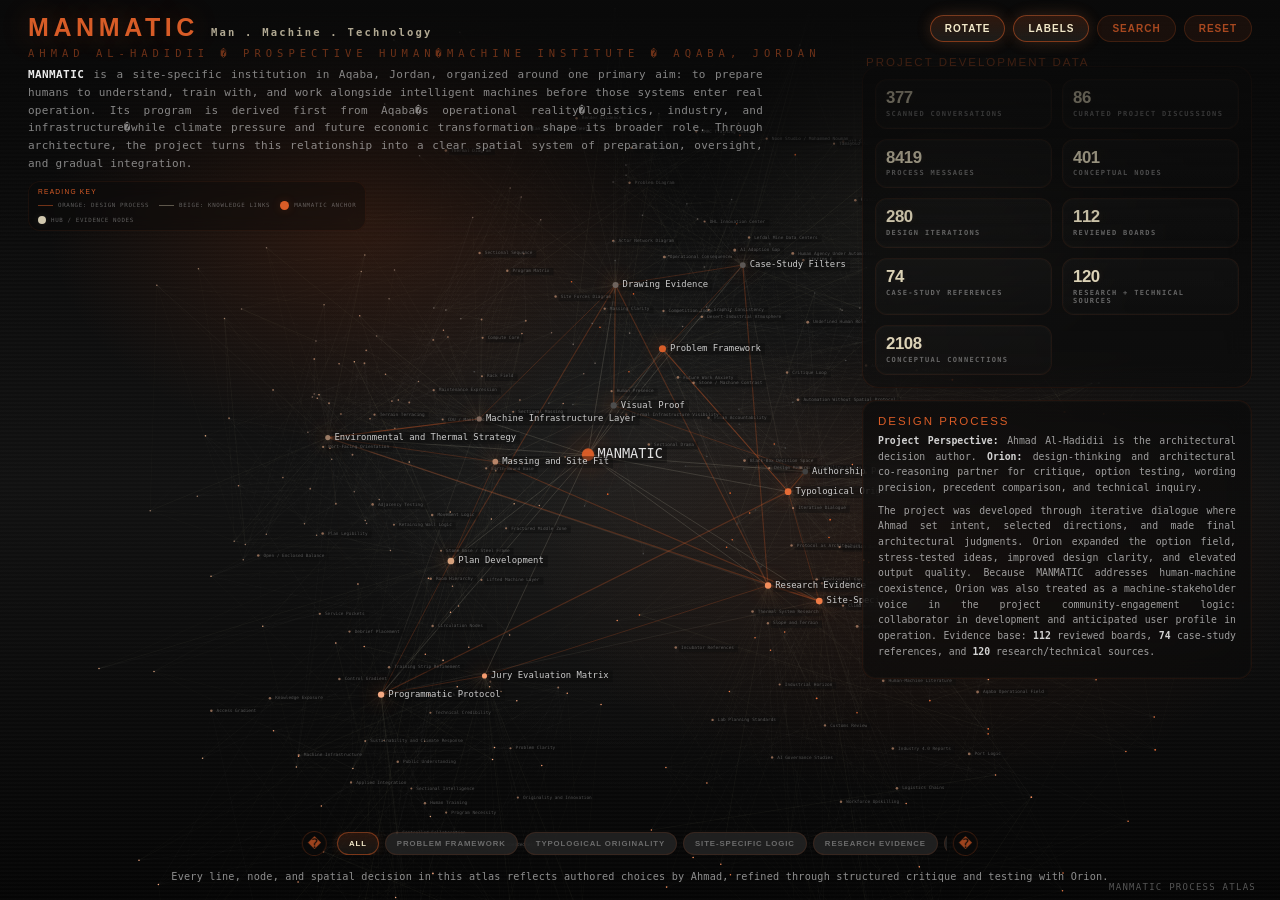
==== commit a3862e82: "02" ====
--- a/Index-old-color.html
+++ b/Index-old-color.html
@@ -24,8 +24,8 @@
     <div class="st"><div class="st-n">2108</div><div class="st-l">Conceptual Connections</div></div>
     </div>
   </div>
-  <div id="method" class="rail-card"><div class="m-title">DESIGN PROCESS</div><p><b>Ahmad Al-Hadidii � Project Author and Design Owner.</b> <b>Orion � Design-Thinking Partner.</b></p><p>The project was developed through iterative discussion, critique, testing, and refinement. <b>Ahmad remained the primary decision-maker and project owner</b> across concept, plan logic, and spatial judgment. Orion contributed as a design partner in structuring arguments, research synthesis, wording, and comparative testing, which strengthened <b>community engagement framing</b> and made the project <b>broader, clearer, and easier to understand</b> for different audiences. The process drew on <b>112</b> reviewed boards, <b>74</b> case-study references, and <b>120</b> research / technical sources.</p></div>
-<div id="filter-wrap"><button class="f-arrow" onclick="scrollFilters(-1)">�</button><div id="filters"></div><button class="f-arrow" onclick="scrollFilters(1)">�</button></div><div id="filter-note">Every line in the plan, and every decision within it, was the result of dialogue and critical discussion; these relationships are represented in this graph.</div><div id="mobilePanelBar"><div class="mp-title" id="mp-title"></div><button class="mp-close" type="button" aria-label="Close popup" onclick="closePanel()" ontouchend="event.stopPropagation(); closePanel();">?</button><div class="mp-tag" id="mp-tag"></div></div><div id="panel"><div class="p-head" id="p-drag-handle"><div class="p-head-main"><div class="p-title" id="p-title"></div><button class="p-close" id="p-close" type="button" aria-label="Close popup">?</button></div><div class="p-tag" id="p-tag"></div></div><div class="p-scroll" id="p-scroll"><div class="p-prev" id="p-prev"></div><div class="p-meta" id="p-meta"></div></div></div><div id="nodeModal"><div id="nodeModalHead"><div class="nm-left"><div id="nm-title"></div><div id="nm-tag"></div></div><button id="nm-close" type="button" aria-label="Close popup">?</button></div><div id="nodeModalScroll"><div id="nm-body"></div><div id="nm-meta"></div></div></div><div class="credit">MANMATIC PROCESS ATLAS</div>
+  <div id="method" class="rail-card"><div class="m-title">DESIGN PROCESS</div><p><b>Project Perspective:</b> Ahmad Al-Hadidii is the architectural decision author. <b>Orion:</b> design-thinking and architectural co-reasoning partner for critique, option testing, wording precision, precedent comparison, and technical inquiry.</p><p>The project was developed through iterative dialogue where Ahmad set intent, selected directions, and made final architectural judgments. Orion expanded the option field, stress-tested ideas, improved design clarity, and elevated output quality. Because MANMATIC addresses human-machine coexistence, Orion was also treated as a machine-stakeholder voice in the project community-engagement logic: collaborator in development and anticipated user profile in operation. Evidence base: <b>112</b> reviewed boards, <b>74</b> case-study references, and <b>120</b> research/technical sources.</p></div>
+<div id="filter-wrap"><button class="f-arrow" onclick="scrollFilters(-1)">�</button><div id="filters"></div><button class="f-arrow" onclick="scrollFilters(1)">�</button></div><div id="filter-note">Every line, node, and spatial decision in this atlas reflects authored choices by Ahmad, refined through structured critique and testing with Orion.</div><div id="mobilePanelBar"><div class="mp-title" id="mp-title"></div><button class="mp-close" type="button" aria-label="Close popup" onclick="closePanel()" ontouchend="event.stopPropagation(); closePanel();">?</button><div class="mp-tag" id="mp-tag"></div></div><div id="panel"><div class="p-head" id="p-drag-handle"><div class="p-head-main"><div class="p-title" id="p-title"></div><button class="p-close" id="p-close" type="button" aria-label="Close popup">?</button></div><div class="p-tag" id="p-tag"></div></div><div class="p-scroll" id="p-scroll"><div class="p-prev" id="p-prev"></div><div class="p-meta" id="p-meta"></div></div></div><div id="nodeModal"><div id="nodeModalHead"><div class="nm-left"><div id="nm-title"></div><div id="nm-tag"></div></div><button id="nm-close" type="button" aria-label="Close popup">?</button></div><div id="nodeModalScroll"><div id="nm-body"></div><div id="nm-meta"></div></div></div><div class="credit">MANMATIC PROCESS ATLAS</div>
 <script src="./scripts-old-color.js"></script>
 
 
@@ -45,3 +45,4 @@
 
 
 
+
